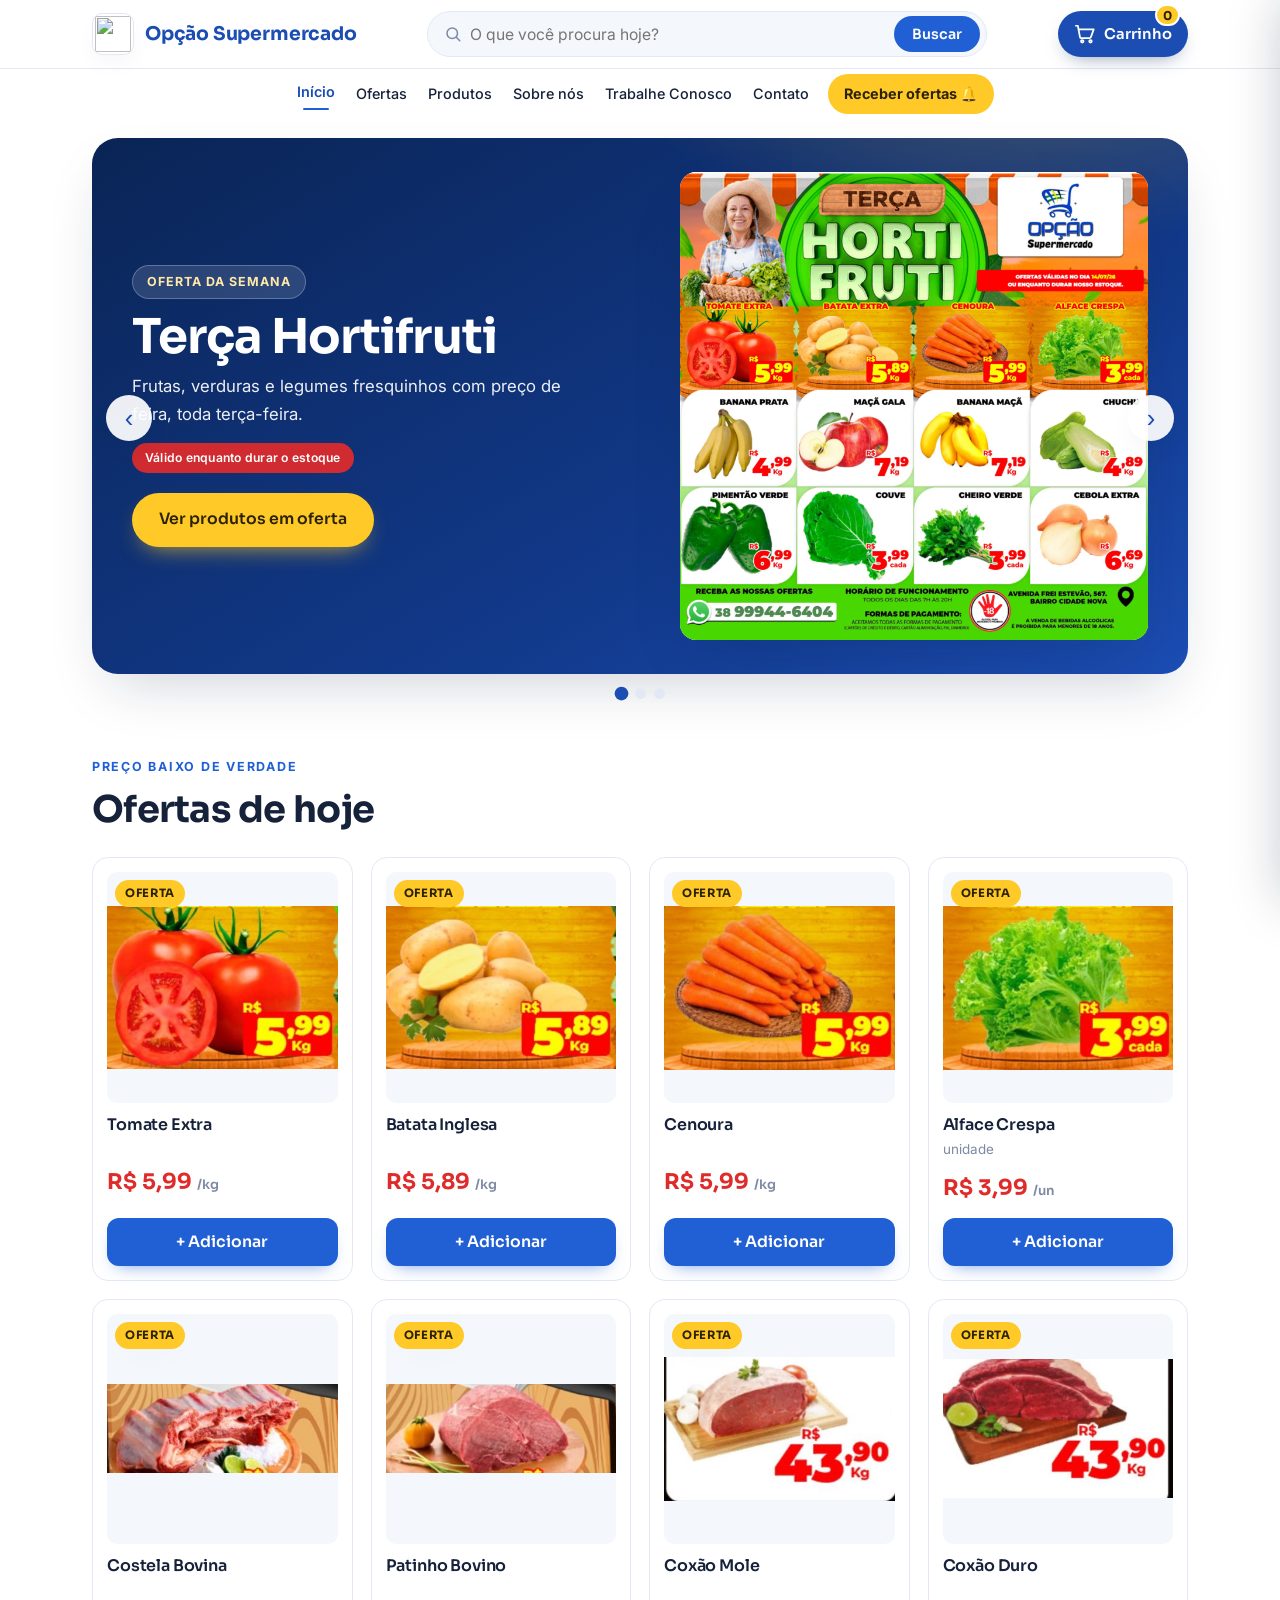
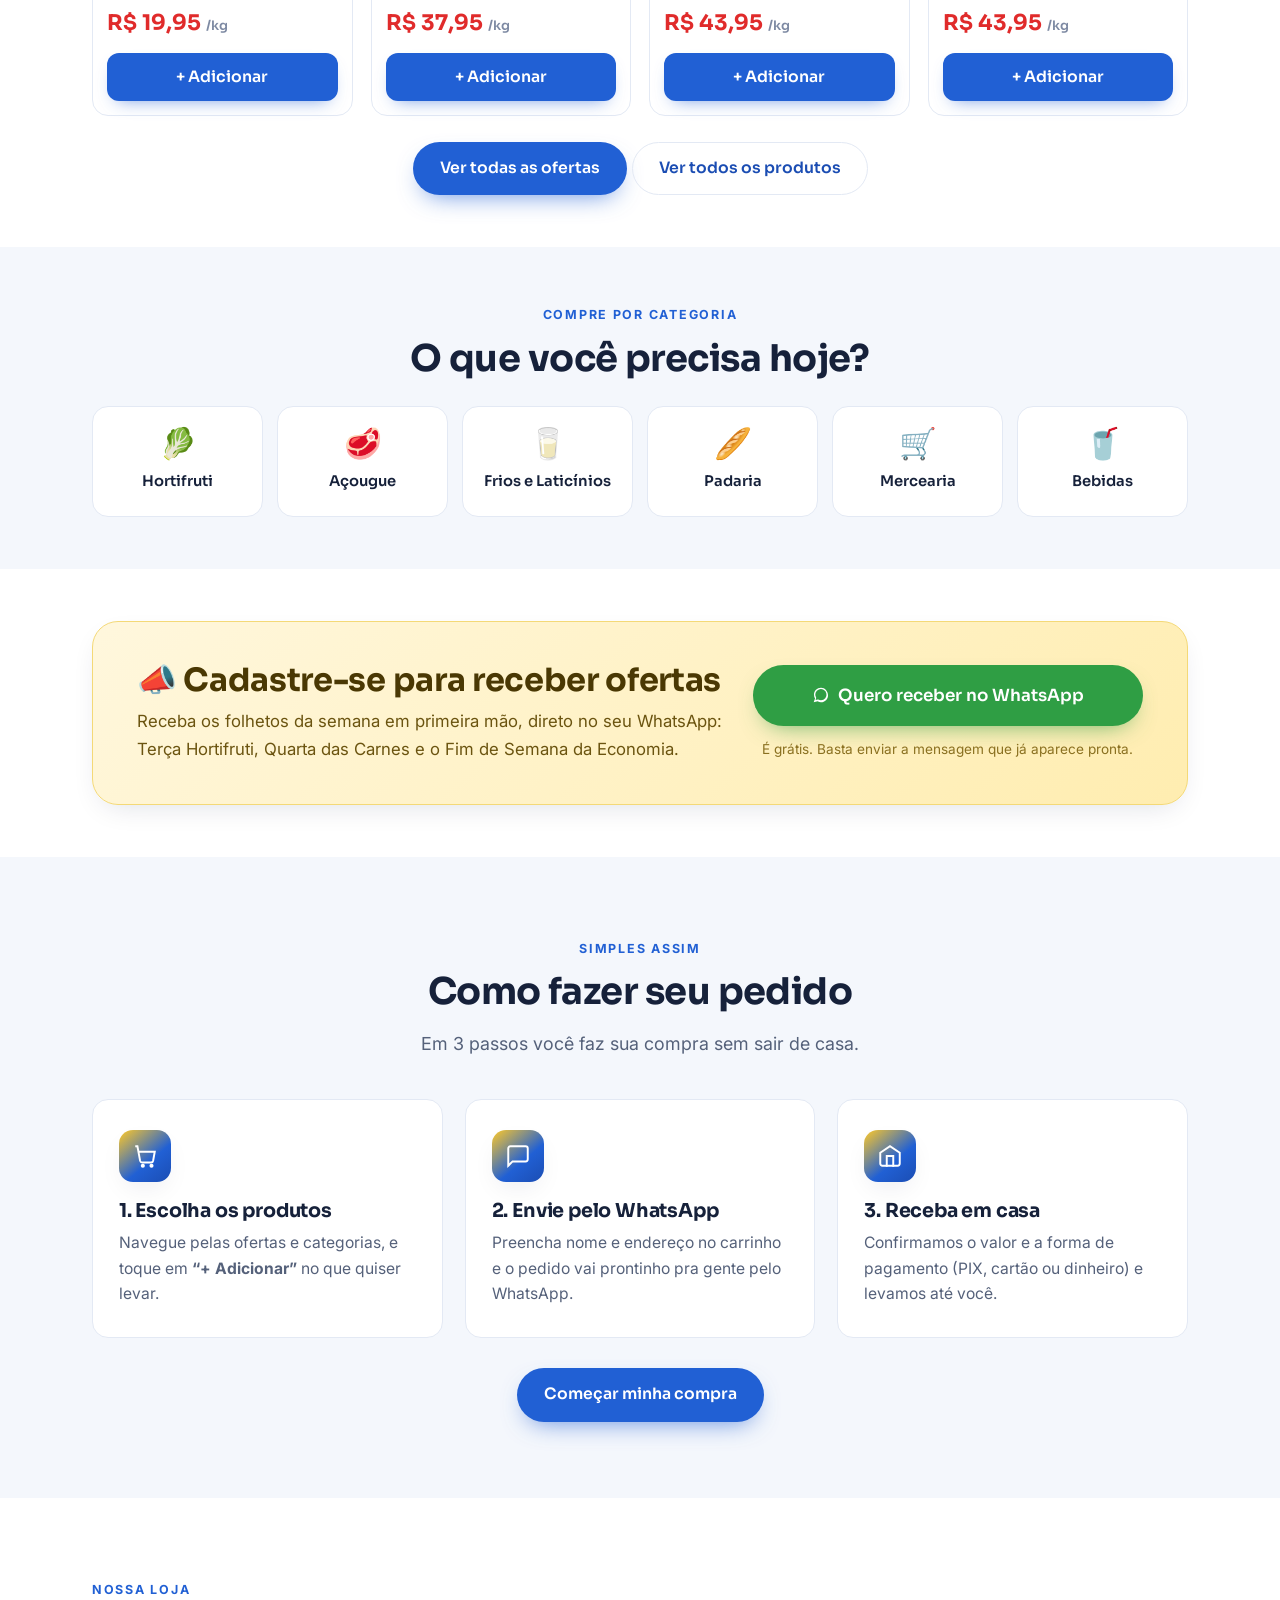
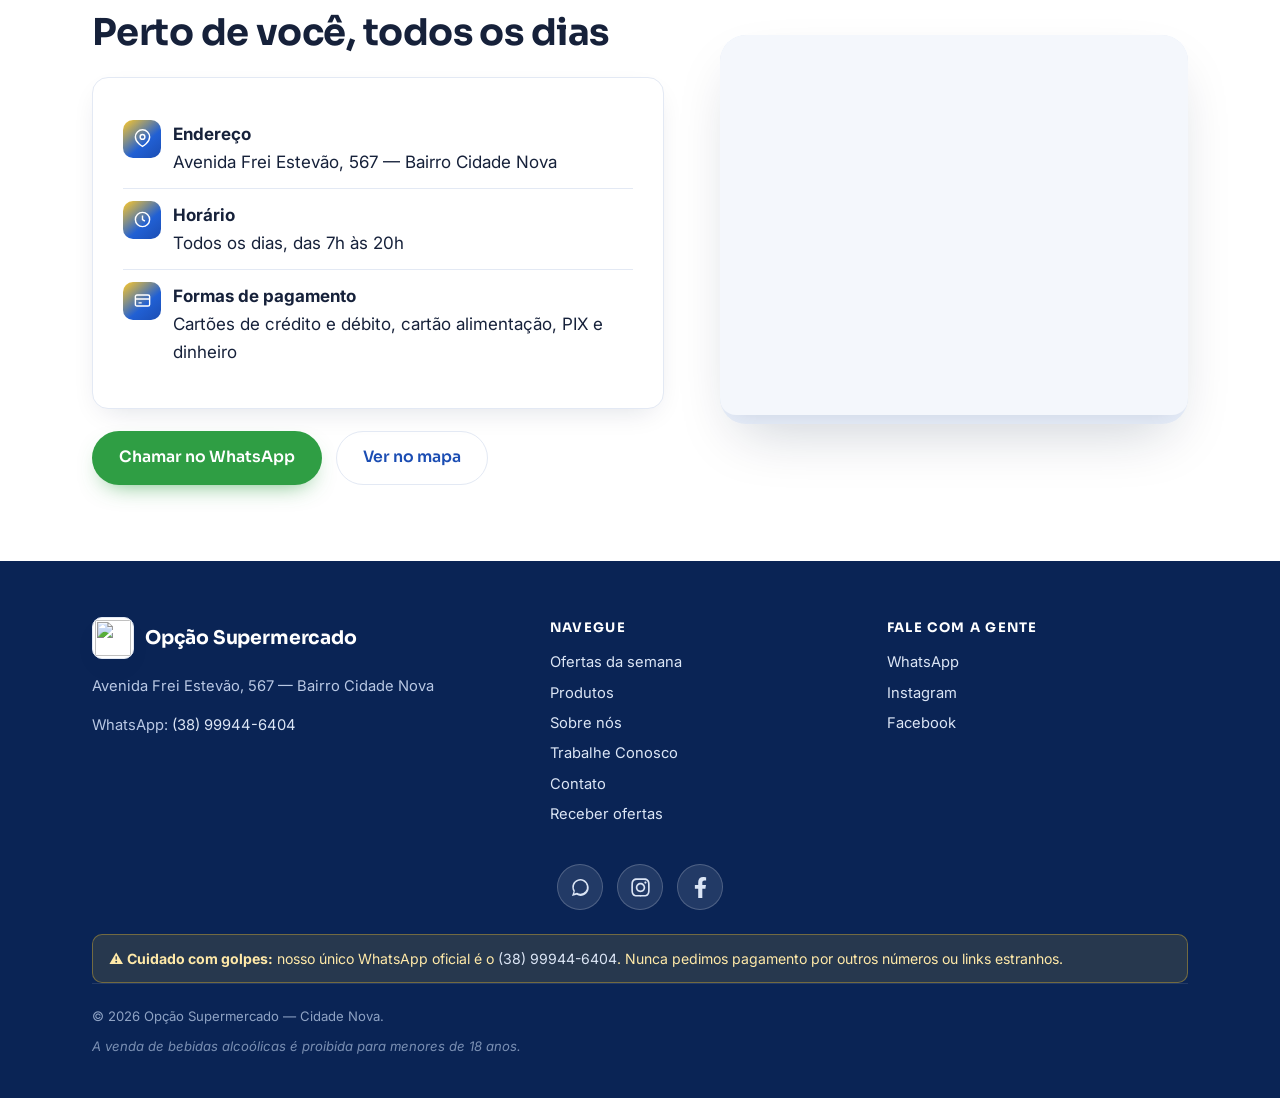
==== index.html @ a1b74814 "Site do Opção Supermercado: catálogo com fotos, carrinho WhatsApp, manutenção via Google Drive" ====
<!DOCTYPE html>
<html lang="pt-BR">
<head>
  <script>document.documentElement.className+=" js";</script>
  <meta charset="UTF-8">
  <meta name="viewport" content="width=device-width, initial-scale=1.0">
  <title>Opção Supermercado — Ofertas e entrega em Cidade Nova</title>
  <meta name="description" content="Opção Supermercado: ofertas da semana, açougue, hortifruti e mercearia com entrega. Faça seu pedido pelo WhatsApp. Av. Frei Estevão, 567 — Cidade Nova.">
  <meta property="og:title" content="Opção Supermercado — Ofertas e entrega">
  <meta property="og:description" content="Ofertas da semana, açougue e hortifruti com entrega. Peça pelo WhatsApp!">
  <meta property="og:type" content="website">
  <meta property="og:image" content="assets/img/logo.png">
  <meta name="theme-color" content="#1b4db3">
  <link rel="preconnect" href="https://fonts.googleapis.com">
  <link rel="preconnect" href="https://fonts.gstatic.com" crossorigin>
  <link href="https://fonts.googleapis.com/css2?family=Inter:wght@400;500;600&family=Sora:wght@500;600;700&display=swap" rel="stylesheet">
  <link rel="icon" href="assets/img/logo.png" type="image/png">
  <link rel="stylesheet" href="assets/css/style.css?v=2">
  <script type="application/ld+json">
  {
    "@context": "https://schema.org",
    "@type": "GroceryStore",
    "name": "Opção Supermercado",
    "image": "assets/img/logo.png",
    "address": {
      "@type": "PostalAddress",
      "streetAddress": "Avenida Frei Estevão, 567",
      "addressLocality": "Bairro Cidade Nova",
      "addressCountry": "BR"
    },
    "telephone": "+5538999446404",
    "openingHours": "Mo-Su 07:00-20:00",
    "paymentAccepted": "Dinheiro, PIX, Cartão de crédito, Cartão de débito, Cartão alimentação",
    "priceRange": "$"
  }
  </script>
</head>
<body>

  <!-- Faixa opcional de aviso (Configurações → "Aviso topo") -->
  <div class="aviso-topo"></div>

  <!-- ================= CABEÇALHO ================= -->
  <header class="site-header">
    <div class="wrap topbar">
      <a class="brand" href="index.html"><span class="logo"><img src="assets/img/logo.png" alt="" width="36" height="36"></span> Opção Supermercado</a>
      <form class="busca-header" action="produtos.html" method="get" role="search">
        <svg viewBox="0 0 24 24" aria-hidden="true"><circle cx="11" cy="11" r="7"/><path d="M21 21l-4.3-4.3"/></svg>
        <input type="search" name="busca" placeholder="O que você procura hoje?" aria-label="Buscar produto">
        <button type="submit">Buscar</button>
      </form>
      <a class="cart-btn" href="#" data-abrir-carrinho>
        <svg viewBox="0 0 24 24" aria-hidden="true"><circle cx="9" cy="20" r="1.4"/><circle cx="18" cy="20" r="1.4"/><path d="M2 3h2.2l2.3 12.3a1.6 1.6 0 0 0 1.6 1.3h8.7a1.6 1.6 0 0 0 1.6-1.2L21.5 7H5.3"/></svg>
        <span class="rotulo-cart">Carrinho</span>
        <span class="badge" data-cart-count>0</span>
      </a>
      <button class="nav-toggle" aria-label="Menu"><span></span><span></span><span></span></button>
    </div>
    <nav class="nav">
      <a href="index.html" class="active">Início</a>
      <a href="ofertas.html">Ofertas</a>
      <a href="produtos.html">Produtos</a>
      <a href="sobre.html">Sobre nós</a>
      <a href="trabalhe-conosco.html">Trabalhe Conosco</a>
      <a href="contato.html">Contato</a>
      <a href="index.html#receber-ofertas" class="nav-cta">Receber ofertas 🔔</a>
    </nav>
  </header>

  <!-- ================= BANNER DE OFERTAS (carrossel) ================= -->
  <div class="banner-wrap">
    <div data-banner-ofertas aria-label="Ofertas da semana"></div>
  </div>

  <!-- ================= OFERTAS DE HOJE (produtos direto na home) ============ -->
  <section class="section tight" id="ofertas-hoje">
    <div class="wrap">
      <div class="section-head reveal" style="margin-bottom:26px;">
        <span class="eyebrow">Preço baixo de verdade</span>
        <h2 class="section-title">Ofertas de hoje</h2>
      </div>
      <div data-produtos-grid data-so-ofertas data-limite="8">
        <p class="lead">Carregando ofertas…</p>
      </div>
      <div style="margin-top:26px;text-align:center;">
        <a class="btn btn-solid" href="ofertas.html">Ver todas as ofertas</a>
        <a class="btn btn-ghost" href="produtos.html">Ver todos os produtos</a>
      </div>
    </div>
  </section>

  <!-- ================= ATALHOS DE CATEGORIA ================= -->
  <section class="section alt tight">
    <div class="wrap">
      <div class="section-head center reveal" style="margin-bottom:26px;">
        <span class="eyebrow">Compre por categoria</span>
        <h2 class="section-title">O que você precisa hoje?</h2>
      </div>
      <div class="cat-atalhos reveal">
        <a class="cat-atalho" href="produtos.html?cat=Hortifruti"><span class="emoji">🥬</span>Hortifruti</a>
        <a class="cat-atalho" href="produtos.html?cat=Açougue"><span class="emoji">🥩</span>Açougue</a>
        <a class="cat-atalho" href="produtos.html?cat=Frios e Laticínios"><span class="emoji">🥛</span>Frios e Laticínios</a>
        <a class="cat-atalho" href="produtos.html?cat=Padaria"><span class="emoji">🥖</span>Padaria</a>
        <a class="cat-atalho" href="produtos.html?cat=Mercearia"><span class="emoji">🛒</span>Mercearia</a>
        <a class="cat-atalho" href="produtos.html?cat=Bebidas"><span class="emoji">🥤</span>Bebidas</a>
      </div>
    </div>
  </section>

  <!-- ================= CADASTRE-SE PARA RECEBER OFERTAS ================= -->
  <section class="section tight" id="receber-ofertas">
    <div class="wrap">
      <div class="cadastro-box reveal">
        <div>
          <h2>📣 Cadastre-se para receber ofertas</h2>
          <p>Receba os folhetos da semana em primeira mão, direto no seu WhatsApp:
             Terça Hortifruti, Quarta das Carnes e o Fim de Semana da Economia.</p>
        </div>
        <div class="acoes">
          <a class="btn btn-zap" href="#" data-config-link="whatsapp"
             data-whatsapp-text="Olá! Quero me cadastrar para receber as ofertas da semana do Opção Supermercado. 🛒"
             rel="noopener" target="_blank">
            <svg viewBox="0 0 32 32" aria-hidden="true"><path d="M16 3C9 3 3.5 8.5 3.5 15.5c0 2.4.7 4.7 1.9 6.7L3 29l7-1.8c1.9 1 4 1.6 6 1.6 7 0 12.5-5.5 12.5-12.5S23 3 16 3zm0 22.5c-1.8 0-3.5-.5-5-1.4l-.4-.2-4.2 1.1 1.1-4-.3-.4a10 10 0 1 1 8.8 4.9z"/></svg>
            Quero receber no WhatsApp
          </a>
          <p class="dica">É grátis. Basta enviar a mensagem que já aparece pronta.</p>
        </div>
      </div>
    </div>
  </section>

  <!-- ================= COMO PEDIR ================= -->
  <section class="section alt">
    <div class="wrap">
      <div class="section-head center reveal">
        <span class="eyebrow">Simples assim</span>
        <h2 class="section-title">Como fazer seu pedido</h2>
        <p class="lead">Em 3 passos você faz sua compra sem sair de casa.</p>
      </div>
      <div class="features">
        <div class="feature reveal">
          <div class="ic"><svg viewBox="0 0 24 24"><path d="M3 3h2l2.5 13.5A2 2 0 0 0 9.5 18h8a2 2 0 0 0 2-1.6L21 8H6"/><circle cx="10" cy="21" r="1"/><circle cx="18" cy="21" r="1"/></svg></div>
          <h3>1. Escolha os produtos</h3>
          <p>Navegue pelas ofertas e categorias, e toque em <strong>“+ Adicionar”</strong> no que quiser levar.</p>
        </div>
        <div class="feature reveal">
          <div class="ic"><svg viewBox="0 0 24 24"><path d="M21 15a2 2 0 0 1-2 2H7l-4 4V5a2 2 0 0 1 2-2h14a2 2 0 0 1 2 2z"/></svg></div>
          <h3>2. Envie pelo WhatsApp</h3>
          <p>Preencha nome e endereço no carrinho e o pedido vai prontinho pra gente pelo WhatsApp.</p>
        </div>
        <div class="feature reveal">
          <div class="ic"><svg viewBox="0 0 24 24"><path d="M3 9l9-6 9 6v10a2 2 0 0 1-2 2H5a2 2 0 0 1-2-2z"/><path d="M9 22V12h6v10"/></svg></div>
          <h3>3. Receba em casa</h3>
          <p>Confirmamos o valor e a forma de pagamento (PIX, cartão ou dinheiro) e levamos até você.</p>
        </div>
      </div>
      <div style="margin-top:30px;text-align:center;">
        <a class="btn btn-solid" href="produtos.html">Começar minha compra</a>
      </div>
    </div>
  </section>

  <!-- ================= NOSSA LOJA ================= -->
  <section class="section" id="loja">
    <div class="wrap">
      <div class="split">
        <div class="reveal">
          <span class="eyebrow">Nossa loja</span>
          <h2 class="section-title">Perto de você, todos os dias</h2>
          <div class="contact-card" style="margin-top:22px;">
            <div class="row">
              <div class="ic"><svg viewBox="0 0 24 24"><path d="M21 10c0 7-9 12-9 12s-9-5-9-12a9 9 0 0 1 18 0z"/><circle cx="12" cy="10" r="3"/></svg></div>
              <div><strong>Endereço</strong><br><span data-config="endereco">Avenida Frei Estevão, 567 — Bairro Cidade Nova</span></div>
            </div>
            <div class="row">
              <div class="ic"><svg viewBox="0 0 24 24"><circle cx="12" cy="12" r="9"/><path d="M12 7v5l3 2"/></svg></div>
              <div><strong>Horário</strong><br><span data-config="horario">Todos os dias, das 7h às 20h</span></div>
            </div>
            <div class="row">
              <div class="ic"><svg viewBox="0 0 24 24"><path d="M3 10h18M7 15h4M5 5h14a2 2 0 0 1 2 2v10a2 2 0 0 1-2 2H5a2 2 0 0 1-2-2V7a2 2 0 0 1 2-2z"/></svg></div>
              <div><strong>Formas de pagamento</strong><br><span data-config="formasDePagamento">Cartões, cartão alimentação, PIX e dinheiro</span></div>
            </div>
          </div>
          <div class="hero-cta" style="justify-content:flex-start;margin-top:22px;">
            <a class="btn btn-zap" href="#" data-config-link="whatsapp" rel="noopener" target="_blank">Chamar no WhatsApp</a>
            <a class="btn btn-ghost" href="contato.html">Ver no mapa</a>
          </div>
        </div>
        <div class="media reveal">
          <iframe class="embed-frame mapa" title="Mapa da loja" loading="lazy" referrerpolicy="no-referrer-when-downgrade"
            src="https://www.google.com/maps?q=Avenida%20Frei%20Estev%C3%A3o%20567%20Cidade%20Nova&output=embed"></iframe>
        </div>
      </div>
    </div>
  </section>

  <!-- ================= RODAPÉ ================= -->
  <footer class="site-footer">
    <div class="wrap">
      <div class="cols">
        <div>
          <a class="brand" href="index.html"><span class="logo"><img src="assets/img/logo.png" alt="" width="21" height="21"></span> Opção Supermercado</a>
          <p><span data-config="endereco">Avenida Frei Estevão, 567 — Bairro Cidade Nova</span></p>
          <p>WhatsApp: <a href="#" data-config-link="whatsapp" rel="noopener" target="_blank">(38) 99944-6404</a></p>
        </div>
        <div>
          <h5>Navegue</h5>
          <ul>
            <li><a href="ofertas.html">Ofertas da semana</a></li>
            <li><a href="produtos.html">Produtos</a></li>
            <li><a href="sobre.html">Sobre nós</a></li>
            <li><a href="trabalhe-conosco.html">Trabalhe Conosco</a></li>
            <li><a href="contato.html">Contato</a></li>
            <li><a href="index.html#receber-ofertas">Receber ofertas</a></li>
          </ul>
        </div>
        <div>
          <h5>Fale com a gente</h5>
          <ul>
            <li><a href="#" data-config-link="whatsapp" rel="noopener" target="_blank">WhatsApp</a></li>
            <li><a href="#" data-config-link="instagram" rel="noopener" target="_blank">Instagram</a></li>
            <li><a href="#" data-config-link="facebook" rel="noopener" target="_blank">Facebook</a></li>
          </ul>
        </div>
      </div>
      <div class="social-row">
        <a class="social-icon zap" href="#" data-config-link="whatsapp" rel="noopener" target="_blank" aria-label="WhatsApp"><svg viewBox="0 0 32 32" aria-hidden="true"><path d="M16 3C9 3 3.5 8.5 3.5 15.5c0 2.4.7 4.7 1.9 6.7L3 29l7-1.8c1.9 1 4 1.6 6 1.6 7 0 12.5-5.5 12.5-12.5S23 3 16 3zm0 22.5c-1.8 0-3.5-.5-5-1.4l-.4-.2-4.2 1.1 1.1-4-.3-.4a10 10 0 1 1 8.8 4.9z"/></svg></a>
        <a class="social-icon ig" href="#" data-config-link="instagram" rel="noopener" target="_blank" aria-label="Instagram"><svg viewBox="0 0 448 512" aria-hidden="true"><path d="M224.1 141c-63.6 0-114.9 51.3-114.9 114.9s51.3 114.9 114.9 114.9S339 319.5 339 255.9 287.7 141 224.1 141zm0 189.6c-41.1 0-74.7-33.5-74.7-74.7s33.5-74.7 74.7-74.7 74.7 33.5 74.7 74.7-33.6 74.7-74.7 74.7zm146.4-194.3c0 14.9-12 26.8-26.8 26.8-14.9 0-26.8-12-26.8-26.8s12-26.8 26.8-26.8 26.8 12 26.8 26.8zm76.1 27.2c-1.7-35.9-9.9-67.7-36.2-93.9-26.2-26.2-58-34.4-93.9-36.2-37-2.1-147.9-2.1-184.9 0-35.8 1.7-67.6 9.9-93.9 36.1s-34.4 58-36.2 93.9c-2.1 37-2.1 147.9 0 184.9 1.7 35.9 9.9 67.7 36.2 93.9s58 34.4 93.9 36.2c37 2.1 147.9 2.1 184.9 0 35.9-1.7 67.7-9.9 93.9-36.2 26.2-26.2 34.4-58 36.2-93.9 2.1-37 2.1-147.8 0-184.8zM398.8 388c-7.8 19.6-22.9 34.7-42.6 42.6-29.5 11.7-99.5 9-132.1 9s-102.7 2.6-132.1-9c-19.6-7.8-34.7-22.9-42.6-42.6-11.7-29.5-9-99.5-9-132.1s-2.6-102.7 9-132.1c7.8-19.6 22.9-34.7 42.6-42.6 29.5-11.7 99.5-9 132.1-9s102.7-2.6 132.1 9c19.6 7.8 34.7 22.9 42.6 42.6 11.7 29.5 9 99.5 9 132.1s2.7 102.7-9 132.1z"/></svg></a>
        <a class="social-icon fb" href="#" data-config-link="facebook" rel="noopener" target="_blank" aria-label="Facebook"><svg viewBox="0 0 320 512" aria-hidden="true"><path d="M279.14 288l14.22-92.66h-88.91v-60.13c0-25.35 12.42-50.06 52.24-50.06h40.42V6.26S260.43 0 225.36 0c-73.22 0-121.08 44.38-121.08 124.72v70.62H22.89V288h81.39v224h100.17V288z"/></svg></a>
      </div>
      <div class="alerta-golpe">
        ⚠️ <strong>Cuidado com golpes:</strong> nosso único WhatsApp oficial é o <a href="#" data-config-link="whatsapp" rel="noopener" target="_blank">(38) 99944-6404</a>. Nunca pedimos pagamento por outros números ou links estranhos.
      </div>
      <div class="legal">
        © <span id="year"></span> Opção Supermercado — Cidade Nova.
        <div class="disclaimer">A venda de bebidas alcoólicas é proibida para menores de 18 anos.</div>
      </div>
    </div>
  </footer>

  <script src="assets/js/main.js?v=2"></script>
  <script src="assets/js/conteudo-padrao.js?v=2"></script>
  <script src="assets/js/conteudo.js?v=2"></script>
  <script src="assets/js/produtos.js?v=2"></script>
  <script src="assets/js/carrinho.js?v=2"></script>
</body>
</html>
---- assets/css/style.css ----
/* ===========================================================================
   Opção Supermercado — estilos do site
   ---------------------------------------------------------------------------
   Uma folha de estilos, sem build. Para mudar as cores do site inteiro,
   edite as variáveis no bloco :root abaixo. Paleta da logo: azul + amarelo
   e verde do globo; vermelho apenas para preços de oferta.
   =========================================================================== */
:root {
  /* Paleta da marca -------------------------------------------------------- */
  --brand:      #1b4db3;   /* azul do carrinho/OPÇÃO — cor principal        */
  --brand-dark: #123a8c;   /* azul profundo — gradientes, fundos escuros    */
  --brand-deep: #0a2455;   /* azul quase-preto — hero/rodapé                */
  --accent:     #2160d4;   /* azul vivo — botões, sublinhados               */
  --accent-2:   #ffc927;   /* amarelo do globo — CTAs e selo OFERTA         */
  --gold:       #ffc927;   /* idem (mantido p/ compatibilidade de classes)  */
  --green:      #2f9e44;   /* verde do globo — WhatsApp / confirmação       */
  --promo:      #e02b2b;   /* vermelho de preço de oferta                   */

  /* Tintas & superfícies --------------------------------------------------- */
  --ink:        #16213a;   /* texto principal (azul-marinho)                */
  --muted:      #55617a;   /* texto secundário                              */
  --faint:      #7e8aa3;   /* terciário / legendas                          */
  --news:       #1b4db3;   /* títulos de destaques — azul da marca          */
  --link:       #1a4fa0;   /* links no texto                                */
  --line:       #e3e9f4;   /* filetes / bordas de cards                     */
  --bg:         #ffffff;   /* fundo da página                               */
  --bg-soft:    #f4f7fc;   /* fundo suave de seções                         */
  --bg-mint:    #e8effa;   /* fundo de mídia / placeholders (azul-claro)    */
  --card:       #ffffff;   /* superfície de cards / painéis                 */

  --header-bg:          rgba(255,255,255,.78);
  --header-bg-scrolled: rgba(255,255,255,.92);
  --nav-mobile-bg:      rgba(255,255,255,.98);

  /* Layout & efeitos ------------------------------------------------------- */
  --maxw:       1140px;
  --radius:     16px;
  --radius-sm:  10px;
  --radius-lg:  26px;
  --shadow:     0 10px 30px -12px rgba(7,26,60,.16);
  --shadow-lg:  0 24px 60px -20px rgba(7,26,60,.22);
  --ring:       0 0 0 4px rgba(33,96,212,.18);

  --font:    "Inter", -apple-system, BlinkMacSystemFont, "Segoe UI", Roboto, Helvetica, Arial, sans-serif;
  --display: "Sora", var(--font);
}

/* --------------------------------------------------------------- Base */
* { box-sizing: border-box; }
html { scroll-behavior: smooth; -webkit-text-size-adjust: 100%; }
body {
  margin: 0;
  font-family: var(--font);
  color: var(--ink);
  background: var(--bg);
  line-height: 1.65;
  font-size: 17px;
  -webkit-font-smoothing: antialiased;
  text-rendering: optimizeLegibility;
}
img { max-width: 100%; display: block; }
a { color: var(--link); text-underline-offset: 3px; }
h1, h2, h3, h4 { font-family: var(--display); line-height: 1.15; letter-spacing: -.01em; }
::selection { background: rgba(33,96,212,.22); }

.wrap { max-width: var(--maxw); margin: 0 auto; padding: 0 22px; }

/* ------------------------------------------------------------- Header */
.site-header {
  position: sticky; top: 0; z-index: 50;
  background: var(--header-bg);
  backdrop-filter: saturate(160%) blur(14px);
  -webkit-backdrop-filter: saturate(160%) blur(14px);
  border-bottom: 1px solid transparent;
  transition: border-color .25s, box-shadow .25s, background .25s;
}
.site-header.scrolled {
  background: var(--header-bg-scrolled);
  border-bottom-color: var(--line);
  box-shadow: 0 8px 28px -18px rgba(0,0,0,.7);
}
.site-header .wrap.topbar {
  display: flex; align-items: center; justify-content: space-between;
  gap: 14px; min-height: 68px; padding-top: 8px; padding-bottom: 8px;
  flex-wrap: wrap;
}
.brand {
  display: flex; align-items: center; gap: 11px;
  font-family: var(--display);
  font-weight: 700; letter-spacing: -.01em; color: var(--brand);
  text-decoration: none; font-size: 1.18rem; white-space: nowrap;
}
.brand .logo {
  width: 42px; height: 42px; border-radius: 10px;
  background: #fff; border: 1px solid var(--line);
  display: grid; place-items: center; overflow: hidden;
  box-shadow: var(--shadow);
}
.brand .logo img { width: 36px; height: 36px; display: block; object-fit: contain; }
/* Busca no cabeçalho (estilo supermercado) */
.busca-header {
  flex: 1 1 260px; display: flex; align-items: center; gap: 8px;
  max-width: 560px; min-width: 200px;
  background: var(--bg-soft); border: 1.5px solid var(--line);
  border-radius: 999px; padding: 4px 6px 4px 16px;
  transition: border-color .2s, background .2s;
}
.busca-header:focus-within { border-color: var(--accent); background: #fff; }
.busca-header svg { width: 18px; height: 18px; flex: none; fill: none; stroke: var(--faint); stroke-width: 2; stroke-linecap: round; }
.busca-header input {
  flex: 1; min-width: 0; border: 0; outline: 0; background: transparent;
  font-size: .98rem; font-family: var(--font); color: var(--ink); padding: 8px 0;
}
.busca-header button {
  flex: none; border: 0; cursor: pointer; border-radius: 999px;
  background: var(--accent); color: #fff;
  font-family: var(--display); font-weight: 600; font-size: .88rem;
  padding: 9px 18px; transition: background .18s;
}
.busca-header button:hover { background: #1848ab; }

/* Carrinho no canto superior direito */
.cart-btn {
  position: relative; flex: none;
  display: inline-flex; align-items: center; gap: 8px;
  min-height: 46px; padding: 8px 16px;
  background: var(--brand); color: #fff; text-decoration: none;
  border-radius: 999px; font-family: var(--display); font-weight: 600; font-size: .92rem;
  box-shadow: 0 8px 20px -10px rgba(10,36,85,.55);
  transition: background .2s, transform .15s;
}
.cart-btn:hover { background: var(--brand-dark); transform: translateY(-1px); }
.cart-btn svg { width: 22px; height: 22px; fill: none; stroke: currentColor; stroke-width: 1.9; stroke-linecap: round; stroke-linejoin: round; }
.cart-btn .badge {
  position: absolute; top: -7px; right: 8px;
  min-width: 22px; height: 22px; padding: 0 6px;
  border-radius: 999px; background: var(--accent-2); color: #2c2205;
  font-size: .76rem; font-weight: 700; display: grid; place-items: center;
  box-shadow: var(--shadow); border: 2px solid #fff;
}
.cart-btn .rotulo-cart { white-space: nowrap; }

.nav { display: flex; align-items: center; justify-content: center; gap: 1px; border-top: 1px solid var(--line); padding: 2px 18px; }
.nav a {
  color: var(--ink); text-decoration: none; font-size: .9rem;
  padding: 9px 10px; border-radius: 9px; font-weight: 500;
  white-space: nowrap;
  transition: background .18s, color .18s;
}
.nav a:hover { background: var(--bg-soft); color: var(--brand); }
.nav a.active { color: var(--brand); font-weight: 600; }
.nav a.active::after {
  content: ""; display: block; height: 2px; border-radius: 2px;
  background: var(--accent); margin: 4px 6px -2px;
}
.nav-toggle {
  display: none; background: none; border: 0; cursor: pointer;
  width: 44px; height: 44px; padding: 10px;
}
.nav-toggle span { display: block; height: 2px; background: var(--ink); margin: 5px 0; border-radius: 2px; transition: .25s; }
.nav-toggle.open span:nth-child(1) { transform: translateY(7px) rotate(45deg); }
.nav-toggle.open span:nth-child(2) { opacity: 0; }
.nav-toggle.open span:nth-child(3) { transform: translateY(-7px) rotate(-45deg); }


/* keep anchored sections clear of the sticky header */
[id] { scroll-margin-top: 90px; }

/* --------------------------------------------------------------- Hero */
.hero {
  position: relative; isolation: isolate;
  min-height: 72vh;
  display: grid; grid-template-columns: minmax(0, 1fr);
  place-items: center; text-align: center; color: #fff;
  padding: 80px 20px;
  background:
    radial-gradient(1200px 600px at 75% -10%, rgba(255,201,39,.28), transparent 60%),
    radial-gradient(900px 700px at 8% 110%, rgba(110,168,255,.22), transparent 55%),
    var(--hero, linear-gradient(160deg, var(--brand-deep), var(--brand-dark) 60%, #061a3d));
  background-position: center; overflow: hidden;
}
.hero::before, .hero::after {
  content: ""; position: absolute; z-index: -1; border-radius: 50%;
  filter: blur(60px); opacity: .5;
}
.hero::before { width: 460px; height: 460px; top: -120px; right: -80px;
  background: radial-gradient(circle, rgba(255,201,39,.55), transparent 70%);
  animation: float1 16s ease-in-out infinite; }
.hero::after  { width: 520px; height: 520px; bottom: -160px; left: -100px;
  background: radial-gradient(circle, rgba(110,168,255,.55), transparent 70%);
  animation: float2 20s ease-in-out infinite; }
@keyframes float1 { 50% { transform: translate(-30px, 40px) scale(1.1); } }
@keyframes float2 { 50% { transform: translate(40px, -30px) scale(1.08); } }
@media (prefers-reduced-motion: reduce) { .hero::before, .hero::after { animation: none; } }

.hero-inner { width: 100%; max-width: 760px; }
.hero h1, .banner h1 { overflow-wrap: break-word; }
.hero .hero-logo {
  width: 130px; height: auto; margin: 0 auto 20px;
  background: #fff; border-radius: 20px; padding: 12px;
  box-shadow: var(--shadow-lg);
}
.hero .kicker {
  display: inline-block; margin-bottom: 22px;
  padding: 7px 16px; border-radius: 999px;
  background: rgba(255,255,255,.12); border: 1px solid rgba(255,255,255,.22);
  color: #eef3fc; font-size: .8rem; font-weight: 600; letter-spacing: .04em;
  backdrop-filter: blur(4px);
}
.hero h1 {
  font-size: clamp(2.3rem, 6.4vw, 4rem); margin: 0 0 .35em; font-weight: 700;
  letter-spacing: -.02em; text-shadow: 0 2px 30px rgba(0,0,0,.25);
}
.hero h1 .grad {
  background: linear-gradient(100deg, #fff, var(--accent-2));
  -webkit-background-clip: text; background-clip: text; color: transparent;
}
.hero p { font-size: clamp(1.05rem, 2.2vw, 1.28rem); max-width: 620px; margin: 0 auto 2em; opacity: .95; }
.hero-cta { display: flex; gap: 14px; justify-content: center; flex-wrap: wrap; }
.scroll-cue {
  position: absolute; bottom: 26px; left: 50%; transform: translateX(-50%);
  width: 26px; height: 42px; border: 2px solid rgba(255,255,255,.5); border-radius: 14px;
}
.scroll-cue::after {
  content: ""; position: absolute; left: 50%; top: 8px; width: 4px; height: 8px;
  margin-left: -2px; border-radius: 2px; background: rgba(255,255,255,.8);
  animation: scrolldot 1.8s ease-in-out infinite;
}
@keyframes scrolldot { 0%,100% { opacity: 0; transform: translateY(0); } 50% { opacity: 1; transform: translateY(8px); } }

/* -------------------------------------------------------------- Buttons */
.btn {
  display: inline-flex; align-items: center; gap: 8px;
  padding: 13px 26px; border-radius: 999px;
  font-family: var(--display); font-weight: 600; font-size: .98rem;
  text-decoration: none; cursor: pointer; border: 1.5px solid transparent;
  transition: transform .14s ease, box-shadow .2s, background .2s, color .2s;
}
.btn:hover { transform: translateY(-2px); }
.btn-solid { background: var(--accent); color: #fff; box-shadow: 0 10px 24px -10px rgba(33,96,212,.7); }
.btn-solid:hover { background: #1848ab; box-shadow: 0 16px 30px -12px rgba(33,96,212,.85); }
.btn-amarelo { background: var(--accent-2); color: #2c2205; box-shadow: 0 10px 24px -12px rgba(255,201,39,.9); }
.btn-amarelo:hover { background: #eeb400; }
.btn-zap { background: var(--green); color: #fff; box-shadow: 0 10px 24px -12px rgba(47,158,68,.8); }
.btn-zap:hover { background: #268038; color: #fff; }
.btn-light { background: rgba(255,255,255,.14); color: #fff; border-color: rgba(255,255,255,.55); backdrop-filter: blur(4px); }
.btn-light:hover { background: rgba(255,255,255,.26); }
.btn-ghost { background: transparent; color: var(--brand); border-color: var(--line); }
.btn-ghost:hover { border-color: var(--accent); background: var(--bg-soft); }
.btn svg { width: 18px; height: 18px; fill: currentColor; flex: none; }

/* --------------------------------------------------------- Page banner */
.banner {
  position: relative; isolation: isolate; color: #fff; text-align: center;
  padding: 84px 20px 72px;
  background:
    radial-gradient(900px 400px at 80% -20%, rgba(255,201,39,.28), transparent 60%),
    var(--hero, linear-gradient(150deg, var(--brand-deep), var(--brand-dark) 62%, #061a3d));
  background-position: center; overflow: hidden;
}
.banner::after {
  content: ""; position: absolute; z-index: -1; width: 420px; height: 420px;
  border-radius: 50%; top: -160px; right: -100px; filter: blur(70px); opacity: .45;
  background: radial-gradient(circle, rgba(110,168,255,.7), transparent 70%);
}
.banner .kicker { display: inline-block; margin-bottom: 14px; color: #cfdcf5;
  font-size: .8rem; font-weight: 600; letter-spacing: .14em; text-transform: uppercase; }
.banner h1 { margin: 0; font-size: clamp(2.1rem, 5vw, 3.4rem); letter-spacing: -.01em; font-weight: 700; }
.banner p { max-width: 620px; margin: 14px auto 0; opacity: .92; }

/* ------------------------------------------------------------- Sections */
.section { padding: 76px 0; }
.section.alt { background: var(--bg-soft); }
.section.tight { padding: 52px 0; }
.section-head { max-width: 720px; margin: 0 0 40px; }
.section-head.center { margin-left: auto; margin-right: auto; text-align: center; }
.eyebrow { color: var(--accent); font-weight: 700; text-transform: uppercase; letter-spacing: .14em; font-size: .78rem; }
.section-title {
  font-size: clamp(1.7rem, 3.4vw, 2.3rem); color: var(--ink);
  margin: 10px 0 0; font-weight: 700; letter-spacing: -.015em;
}
.section-title.bar { padding-bottom: 14px; border-bottom: 3px solid var(--accent); display: inline-block; }
.lead { font-size: 1.12rem; color: var(--muted); margin: 16px 0 0; }

/* --------------------------------------------------------- Feature cards */
.features { display: grid; gap: 22px; grid-template-columns: repeat(3, 1fr); }
.feature {
  background: var(--card); border: 1px solid var(--line); border-radius: var(--radius);
  padding: 30px 26px; transition: transform .2s, box-shadow .2s, border-color .2s;
}
.feature:hover { transform: translateY(-6px); box-shadow: var(--shadow-lg); border-color: transparent; }
.feature .ic {
  width: 52px; height: 52px; border-radius: 14px; display: grid; place-items: center;
  margin-bottom: 18px; color: #fff;
  background: linear-gradient(140deg, var(--accent-2), var(--accent) 60%, var(--brand));
  box-shadow: var(--shadow);
}
.feature .ic svg { width: 26px; height: 26px; fill: none; stroke: currentColor; stroke-width: 1.8; }
.feature h3 { margin: 0 0 8px; font-size: 1.2rem; }
.feature p { margin: 0; color: var(--muted); font-size: .98rem; }

/* ---------------------------------------------------------------- Stats */
.stats {
  display: grid; grid-template-columns: repeat(4, 1fr); gap: 20px;
  background: linear-gradient(150deg, var(--brand), var(--brand-dark));
  border-radius: var(--radius-lg); padding: 44px 28px; color: #fff;
  box-shadow: var(--shadow-lg);
}
.stat { text-align: center; }
.stat .num { font-family: var(--display); font-size: clamp(2rem, 4vw, 2.8rem); font-weight: 700; color: #fff; }
.stat .num .gold { color: var(--gold); }
.stat .lbl { font-size: .9rem; opacity: .85; margin-top: 4px; }

/* -------------------------------------------------------- Split / intro */
.split { display: grid; grid-template-columns: 1.1fr .9fr; gap: 56px; align-items: center; }
.split .media {
  border-radius: var(--radius-lg); overflow: hidden; box-shadow: var(--shadow-lg);
  background: var(--bg-mint);
}
.split .media img { width: 100%; height: auto; display: block; }

/* --------------------------------------------------- Cards genéricos */
.grid { display: grid; gap: 26px; }
.grid-3 { grid-template-columns: repeat(3, 1fr); }
.grid-2 { grid-template-columns: repeat(2, 1fr); }

.card {
  background: var(--card); border: 1px solid var(--line); border-radius: var(--radius);
  padding: 18px; transition: transform .2s, box-shadow .2s, border-color .2s;
}
.card:hover { transform: translateY(-6px); box-shadow: var(--shadow-lg); border-color: transparent; }
.card .photo { width: 100%; height: auto; display: block; border-radius: var(--radius-sm); background: var(--bg-mint); }
.card h3 { margin: 16px 2px 6px; font-size: 1.2rem; }
.card .meta { margin: 2px; padding: 0 2px; color: var(--muted); }

/* ------------------------------------------------------------ News list */
.news-item {
  display: grid; grid-template-columns: 1fr 340px; gap: 34px; align-items: center;
  background: var(--card); border: 1px solid var(--line); border-radius: var(--radius);
  padding: 30px; margin-bottom: 24px;
  transition: box-shadow .2s, transform .2s;
}
.news-item:hover { box-shadow: var(--shadow-lg); transform: translateY(-3px); }
.news-item h3 { color: var(--news); margin: 0 0 8px; font-size: 1.4rem; line-height: 1.2; }
.news-item .date {
  display: inline-block; color: var(--brand); background: var(--bg-mint);
  font-size: .78rem; font-weight: 600; letter-spacing: .03em;
  padding: 4px 12px; border-radius: 999px; margin: 0 0 14px;
}
.news-item p { margin: 0 0 10px; color: var(--muted); }
.news-item img { border-radius: var(--radius-sm); aspect-ratio: 4 / 3; object-fit: cover; width: 100%; }

/* linha de destaque (usada em listas simples) */
.pub {
  padding: 20px 22px; margin-bottom: 14px;
  background: var(--card); border: 1px solid var(--line); border-left: 4px solid var(--accent);
  border-radius: var(--radius-sm);
  transition: box-shadow .2s, transform .15s, border-left-color .2s;
}
.pub:hover { box-shadow: var(--shadow); transform: translateX(3px); border-left-color: var(--gold); }
.pub a, .pub .title { color: var(--ink); font-family: var(--display); font-weight: 600; font-size: 1.05rem; text-decoration: none; display: inline-block; margin-bottom: 6px; }
.pub a:hover { color: var(--brand); }
.pub .authors { color: var(--muted); font-size: .9rem; margin: 0; }

/* callout */
.callout {
  background: linear-gradient(150deg, var(--brand), var(--brand-dark));
  color: #fff; border-radius: var(--radius-lg); padding: 52px 32px; text-align: center;
  box-shadow: var(--shadow-lg); position: relative; overflow: hidden; isolation: isolate;
}
.callout::after { content: ""; position: absolute; z-index: -1; width: 360px; height: 360px; border-radius: 50%;
  top: -140px; right: -80px; filter: blur(70px); opacity: .5;
  background: radial-gradient(circle, rgba(255,201,39,.6), transparent 70%); }
.callout h2 { margin: 0 0 10px; font-size: clamp(1.5rem, 3vw, 2rem); }
.callout p { margin: 0 auto 22px; max-width: 560px; opacity: .92; }

/* embed (Google Forms, mapa) */
.embed-frame { width: 100%; min-height: 1100px; border: 0; border-radius: var(--radius); background: var(--bg-soft); box-shadow: var(--shadow); }
.embed-frame.mapa { min-height: 380px; }
.contact-card {
  background: var(--card); border: 1px solid var(--line); border-radius: var(--radius); padding: 30px; box-shadow: var(--shadow);
}
.contact-card .row { display: flex; gap: 12px; align-items: flex-start; padding: 12px 0; border-top: 1px solid var(--line); }
.contact-card .row:first-of-type { border-top: 0; }
.contact-card .ic { width: 38px; height: 38px; flex: none; border-radius: 10px; display: grid; place-items: center; color: #fff; background: linear-gradient(140deg, var(--accent-2), var(--accent) 60%, var(--brand)); }
.contact-card .ic svg { width: 19px; height: 19px; fill: none; stroke: currentColor; stroke-width: 1.8; }

/* pill / chip */
.pill {
  display: inline-block; background: var(--bg-mint); color: var(--brand);
  border: 1px solid var(--line); font-size: .76rem; font-weight: 600;
  letter-spacing: .02em; padding: 4px 12px; border-radius: 999px;
}
.pill.urgencia { background: #fdeaea; color: var(--promo); border-color: #f5c6c6; }

/* ------------------------------------------------------------- Footer */
.site-footer { background: var(--brand-deep); color: #b9c8e4; padding: 56px 0 40px; font-size: .92rem; }
.site-footer .cols { display: grid; grid-template-columns: 1.4fr 1fr 1fr; gap: 36px; margin-bottom: 32px; }
.site-footer .brand { color: #fff; margin-bottom: 12px; }
.site-footer h5 { color: #fff; font-family: var(--display); font-size: .82rem; text-transform: uppercase; letter-spacing: .1em; margin: 0 0 12px; }
.site-footer a { color: #dbe5f5; text-decoration: none; }
.site-footer a:hover { color: #fff; text-decoration: underline; }
.site-footer ul { list-style: none; padding: 0; margin: 0; }
.site-footer ul li { margin: 6px 0; }
.site-footer .legal { border-top: 1px solid rgba(255,255,255,.1); padding-top: 22px; font-size: .82rem; color: #8fa3c4; }
.site-footer .disclaimer { font-style: italic; margin-top: 8px; opacity: .85; }
.site-footer .alerta-golpe {
  background: rgba(255,201,39,.12); border: 1px solid rgba(255,201,39,.35);
  border-radius: var(--radius-sm); padding: 12px 16px; margin: 18px 0 0;
  color: #ffe9a8; font-size: .88rem;
}

/* --------------------------------------------------- Scroll reveal */
.js .reveal { opacity: 0; transform: translateY(22px); transition: opacity .7s ease, transform .7s ease; }
.js .reveal.in { opacity: 1; transform: none; }
@media (prefers-reduced-motion: reduce) { .js .reveal { opacity: 1; transform: none; transition: none; } }

/* ===========================================================================
   Componentes específicos do supermercado
   =========================================================================== */

/* Faixa de aviso opcional acima do cabeçalho (Configurações → Aviso topo) */
.aviso-topo {
  display: none; background: var(--accent-2); color: #2c2205;
  text-align: center; padding: 9px 18px; font-size: .92rem; font-weight: 600;
}
.aviso-topo.on { display: block; }

/* ------------------------------------------------- Busca + categorias */
.busca-barra {
  display: flex; gap: 10px; align-items: center;
  background: var(--card); border: 2px solid var(--line);
  border-radius: 999px; padding: 6px 8px 6px 20px;
  box-shadow: var(--shadow); max-width: 640px; margin: 0 auto;
  transition: border-color .2s;
}
.busca-barra:focus-within { border-color: var(--accent); }
.busca-barra svg { width: 20px; height: 20px; flex: none; fill: none; stroke: var(--faint); stroke-width: 2; stroke-linecap: round; }
.busca-barra input {
  flex: 1; border: 0; outline: 0; background: transparent;
  font-size: 1.05rem; font-family: var(--font); color: var(--ink);
  min-width: 0; padding: 10px 0;
}
.chips-categoria {
  display: flex; gap: 8px; flex-wrap: wrap; justify-content: center;
  margin: 22px 0 0;
}
.chip {
  border: 1.5px solid var(--line); background: var(--card); color: var(--ink);
  font-family: var(--display); font-weight: 600; font-size: .9rem;
  padding: 10px 18px; border-radius: 999px; cursor: pointer;
  transition: background .18s, color .18s, border-color .18s, transform .14s;
}
.chip:hover { border-color: var(--accent); color: var(--brand); transform: translateY(-1px); }
.chip.ativa { background: var(--brand); border-color: var(--brand); color: #fff; }

/* Atalhos grandes de categoria (página inicial) */
.cat-atalhos { display: grid; grid-template-columns: repeat(6, 1fr); gap: 14px; }
.cat-atalho {
  display: flex; flex-direction: column; align-items: center; gap: 10px;
  background: var(--card); border: 1px solid var(--line); border-radius: var(--radius);
  padding: 22px 10px; text-decoration: none; color: var(--ink);
  font-family: var(--display); font-weight: 600; font-size: .92rem; text-align: center;
  transition: transform .18s, box-shadow .2s, border-color .2s;
}
.cat-atalho:hover { transform: translateY(-4px); box-shadow: var(--shadow-lg); border-color: var(--accent); color: var(--brand); }
.cat-atalho .emoji { font-size: 1.9rem; line-height: 1; }

/* ------------------------------------------------------ Grade de produtos */
.produtos-grid { display: grid; grid-template-columns: repeat(4, 1fr); gap: 18px; }
.produto-card {
  position: relative; display: flex; flex-direction: column;
  background: var(--card); border: 1px solid var(--line); border-radius: var(--radius);
  padding: 14px; transition: transform .18s, box-shadow .2s;
}
.produto-card:hover { transform: translateY(-4px); box-shadow: var(--shadow-lg); }
.produto-card .foto {
  width: 100%; aspect-ratio: 1 / 1; object-fit: contain;
  border-radius: var(--radius-sm); background: var(--bg-soft); margin-bottom: 12px;
}
.produto-card .selo-oferta {
  position: absolute; top: 22px; left: 22px; z-index: 1;
  background: var(--accent-2); color: #2c2205;
  font-family: var(--display); font-weight: 700; font-size: .72rem;
  letter-spacing: .06em; padding: 4px 10px; border-radius: 999px;
  box-shadow: var(--shadow);
}
.produto-card .nome {
  font-family: var(--display); font-weight: 600; font-size: 1rem;
  margin: 0; line-height: 1.3; color: var(--ink);
}
.produto-card .detalhe { font-size: .84rem; color: var(--faint); margin: 2px 0 0; min-height: 1.2em; }
.produto-card .preco-linha { display: flex; align-items: baseline; gap: 8px; flex-wrap: wrap; margin: 10px 0 12px; }
.preco { font-family: var(--display); font-weight: 700; font-size: 1.35rem; color: var(--ink); }
.produto-card.em-oferta .preco { color: var(--promo); }
.preco .un { font-size: .82rem; font-weight: 600; color: var(--faint); }
.preco-antigo { font-size: .9rem; color: var(--faint); text-decoration: line-through; }
.produto-card .acao { margin-top: auto; }

.btn-add {
  width: 100%; display: inline-flex; align-items: center; justify-content: center; gap: 8px;
  min-height: 48px; border: 0; border-radius: 12px; cursor: pointer;
  background: var(--accent); color: #fff;
  font-family: var(--display); font-weight: 600; font-size: .98rem;
  transition: background .18s, transform .14s, box-shadow .2s;
  box-shadow: 0 8px 18px -10px rgba(33,96,212,.7);
}
.btn-add:hover { background: #1848ab; transform: translateY(-1px); }

/* stepper − 1 + (substitui o botão após adicionar) */
.stepper {
  display: flex; align-items: stretch; width: 100%; min-height: 48px;
  border: 1.5px solid var(--accent); border-radius: 12px; overflow: hidden;
  background: var(--bg-soft);
}
.stepper button {
  flex: none; width: 48px; border: 0; cursor: pointer;
  background: transparent; color: var(--brand);
  font-size: 1.35rem; font-weight: 700; line-height: 1;
  transition: background .15s;
}
.stepper button:hover { background: var(--bg-mint); }
.stepper .qtd {
  flex: 1; display: grid; place-items: center;
  font-family: var(--display); font-weight: 700; font-size: 1.05rem; color: var(--ink);
}

/* ------------------------------------------------------ Encartes / vídeos */
.flyers-grid { display: grid; grid-template-columns: repeat(3, 1fr); gap: 22px; }
.flyer-card {
  background: var(--card); border: 1px solid var(--line); border-radius: var(--radius);
  overflow: hidden; transition: transform .18s, box-shadow .2s;
  display: flex; flex-direction: column;
}
.flyer-card:hover { transform: translateY(-5px); box-shadow: var(--shadow-lg); }
.flyer-card a.capa { display: block; background: var(--bg-mint); }
.flyer-card img { width: 100%; aspect-ratio: 1 / 1; object-fit: cover; display: block; }
.flyer-card .corpo { padding: 18px 20px 20px; }
.flyer-card h3 { margin: 0 0 6px; font-size: 1.15rem; color: var(--news); }
.flyer-card p { margin: 0 0 10px; color: var(--muted); font-size: .95rem; }

.video-frame {
  width: 100%; aspect-ratio: 16 / 9; border: 0;
  border-radius: var(--radius); background: var(--brand-deep);
  box-shadow: var(--shadow);
}

/* --------------------------------------------------- Carrinho flutuante */
.carrinho-fab {
  position: fixed; right: 18px; bottom: 18px; z-index: 400;
  display: flex; align-items: center; gap: 10px;
  min-height: 56px; padding: 8px 20px 8px 16px;
  border: 0; border-radius: 999px; cursor: pointer;
  background: var(--brand); color: #fff;
  font-family: var(--display); font-weight: 600; font-size: 1rem;
  box-shadow: 0 14px 34px -10px rgba(10,36,85,.6);
  transition: transform .15s, background .2s;
}
.carrinho-fab:hover { transform: translateY(-2px); background: var(--brand-dark); }
.carrinho-fab svg { width: 24px; height: 24px; fill: none; stroke: currentColor; stroke-width: 1.9; stroke-linecap: round; stroke-linejoin: round; }
.carrinho-fab .badge {
  position: absolute; top: -6px; left: 30px;
  min-width: 24px; height: 24px; padding: 0 6px;
  border-radius: 999px; background: var(--accent-2); color: #2c2205;
  font-size: .8rem; font-weight: 700; display: grid; place-items: center;
  box-shadow: var(--shadow);
}
.carrinho-fab.vazio { display: none; }

/* Drawer do carrinho */
.carrinho-overlay {
  position: fixed; inset: 0; z-index: 500;
  background: rgba(7,20,45,.55); backdrop-filter: blur(3px);
  opacity: 0; visibility: hidden; transition: opacity .22s, visibility .22s;
}
.carrinho-overlay.aberto { opacity: 1; visibility: visible; }
.carrinho-drawer {
  position: fixed; top: 0; right: 0; bottom: 0; z-index: 510;
  width: min(430px, 100vw); background: var(--bg);
  display: flex; flex-direction: column;
  box-shadow: -18px 0 50px rgba(7,20,45,.25);
  transform: translateX(105%); transition: transform .26s ease;
}
.carrinho-drawer.aberto { transform: none; }
.carrinho-drawer header {
  display: flex; align-items: center; justify-content: space-between;
  padding: 18px 22px; border-bottom: 1px solid var(--line); flex: none;
}
.carrinho-drawer header h2 { margin: 0; font-size: 1.25rem; }
.carrinho-fechar {
  width: 42px; height: 42px; border: 0; border-radius: 10px; cursor: pointer;
  background: var(--bg-soft); color: var(--ink); font-size: 1.25rem; line-height: 1;
}
.carrinho-fechar:hover { background: var(--bg-mint); }
.carrinho-corpo { flex: 1; overflow-y: auto; padding: 16px 22px; -webkit-overflow-scrolling: touch; }
.carrinho-item {
  display: grid; grid-template-columns: 1fr auto; gap: 4px 14px;
  padding: 14px 0; border-bottom: 1px solid var(--line);
}
.carrinho-item .nome { font-weight: 600; font-size: .98rem; }
.carrinho-item .detalhe { font-size: .82rem; color: var(--faint); }
.carrinho-item .subtotal { font-family: var(--display); font-weight: 700; text-align: right; }
.carrinho-item .controles { grid-column: 1 / -1; display: flex; align-items: center; gap: 10px; margin-top: 6px; }
.carrinho-item .stepper { width: 132px; min-height: 40px; }
.carrinho-item .stepper button { width: 40px; font-size: 1.15rem; }
.carrinho-item .remover {
  border: 0; background: none; color: var(--promo); cursor: pointer;
  font-size: .85rem; font-weight: 600; padding: 6px 8px; border-radius: 8px;
}
.carrinho-item .remover:hover { background: #fdeaea; }
.carrinho-vazio { text-align: center; color: var(--muted); padding: 40px 10px; }

.carrinho-nota {
  background: var(--bg-mint); border: 1px dashed var(--brand);
  border-radius: var(--radius-sm); padding: 12px 14px;
  font-size: .85rem; color: var(--muted); margin: 14px 0;
}
.carrinho-rodape { flex: none; border-top: 1px solid var(--line); padding: 16px 22px 20px; background: var(--bg); }
.carrinho-total {
  display: flex; justify-content: space-between; align-items: baseline;
  font-family: var(--display); font-weight: 700; font-size: 1.2rem; margin-bottom: 12px;
}
.carrinho-total .rotulo { font-size: .95rem; color: var(--muted); font-weight: 600; }

/* Formulário do checkout (dentro do drawer) */
.checkout-form { display: none; }
.checkout-form.aberto { display: block; }
.checkout-form h3 { margin: 18px 0 10px; font-size: 1.05rem; }
.checkout-form label { display: block; font-size: .88rem; font-weight: 600; margin: 12px 0 5px; color: var(--ink); }
.checkout-form input[type="text"],
.checkout-form textarea {
  width: 100%; padding: 12px 14px; font-size: 1rem; font-family: var(--font);
  border: 1.5px solid var(--line); border-radius: var(--radius-sm);
  background: var(--bg); color: var(--ink); outline: none;
  transition: border-color .15s;
}
.checkout-form input:focus, .checkout-form textarea:focus { border-color: var(--accent); }
.checkout-form textarea { resize: vertical; min-height: 70px; }

.toggle-duplo { display: grid; grid-template-columns: 1fr 1fr; gap: 8px; }
.toggle-duplo input { position: absolute; opacity: 0; pointer-events: none; }
.toggle-duplo span {
  display: grid; place-items: center; min-height: 48px; cursor: pointer;
  border: 1.5px solid var(--line); border-radius: 12px;
  font-family: var(--display); font-weight: 600; font-size: .95rem;
  transition: background .15s, border-color .15s, color .15s;
}
.toggle-duplo input:checked + span { background: var(--brand); border-color: var(--brand); color: #fff; }

.radios-pagamento { display: grid; gap: 8px; }
.radios-pagamento label {
  display: flex; align-items: center; gap: 10px; margin: 0;
  border: 1.5px solid var(--line); border-radius: 12px; padding: 12px 14px;
  cursor: pointer; font-weight: 500; font-size: .95rem;
  transition: border-color .15s, background .15s;
}
.radios-pagamento label:has(input:checked) { border-color: var(--accent); background: var(--bg-mint); }
.radios-pagamento input { accent-color: var(--brand); width: 18px; height: 18px; }

.msg-confirmacao { text-align: center; padding: 30px 10px; }
.msg-confirmacao .check { font-size: 3rem; }

/* Chave PIX — caixa com botão de copiar */
.pix-box {
  display: flex; gap: 12px; align-items: center; flex-wrap: wrap;
  background: var(--bg-mint); border: 1px dashed var(--brand);
  border-radius: var(--radius); padding: 18px 22px; margin-top: 18px;
}
.pix-box code {
  font-size: 1.05rem; font-weight: 600; color: var(--brand);
  overflow-wrap: anywhere;
}

/* Ícones de mídia social no rodapé */
.social-row {
  display: flex; justify-content: center; gap: 14px;
  margin: 6px 0 24px;
}
.social-icon {
  width: 46px; height: 46px; border-radius: 50%;
  display: grid; place-items: center;
  background: rgba(255,255,255,.10); color: #fff;
  border: 1px solid rgba(255,255,255,.2);
  transition: transform .15s ease, background .2s, border-color .2s;
}
.social-icon:hover { transform: translateY(-3px); }
.social-icon svg { width: 21px; height: 21px; fill: currentColor; }
.social-icon.fb:hover { background: #1877f2; border-color: #1877f2; }
.social-icon.ig:hover { background: #e4405f; border-color: #e4405f; }
.social-icon.zap:hover { background: #25d366; border-color: #25d366; }

/* Equipe */
.equipe-grid { display: grid; grid-template-columns: repeat(4, 1fr); gap: 22px; }
.equipe-grid .card { text-align: center; }
.equipe-grid .photo { aspect-ratio: 1 / 1; object-fit: cover; border-radius: 50%; width: 72%; margin: 10px auto 0; }
.equipe-grid h3 { font-size: 1.05rem; margin-bottom: 2px; }
.equipe-grid .cargo { color: var(--brand); font-weight: 600; font-size: .9rem; margin: 0; }
.equipe-grid .setor { color: var(--faint); font-size: .82rem; margin: 2px 0 8px; }

/* ------------------------------------------- Carrossel de banners (home) */
.banner-wrap { padding: 18px 22px 0; max-width: var(--maxw); margin: 0 auto; }
[data-banner-ofertas] { position: relative; }
.banner-slide {
  display: none; grid-template-columns: 1.05fr .95fr; gap: 30px; align-items: center;
  background:
    radial-gradient(700px 360px at 85% -20%, rgba(255,201,39,.25), transparent 60%),
    linear-gradient(150deg, var(--brand-deep), var(--brand-dark) 65%, var(--brand));
  color: #fff; border-radius: var(--radius-lg);
  padding: 34px 40px; min-height: 380px;
  box-shadow: var(--shadow-lg); overflow: hidden;
}
.banner-slide.ativo { display: grid; }
.banner-texto .kicker {
  display: inline-block; margin-bottom: 12px; padding: 6px 14px; border-radius: 999px;
  background: rgba(255,255,255,.13); border: 1px solid rgba(255,255,255,.25);
  color: #ffe9a8; font-size: .78rem; font-weight: 700; letter-spacing: .08em;
  text-transform: uppercase;
}
.banner-texto h2 {
  margin: 0 0 10px; font-size: clamp(1.9rem, 4.4vw, 3rem);
  font-weight: 700; letter-spacing: -.02em; line-height: 1.08;
}
.banner-texto p { margin: 0 0 14px; opacity: .92; font-size: 1.05rem; max-width: 440px; }
.banner-texto .pill.urgencia { background: rgba(224,43,43,.92); color: #fff; border-color: transparent; }
.banner-cta { margin-top: 20px; display: flex; gap: 12px; flex-wrap: wrap; }
.banner-img { display: block; border-radius: var(--radius); overflow: hidden; box-shadow: var(--shadow-lg); background: #fff; }
.banner-img img { width: 100%; aspect-ratio: 1 / 1; object-fit: cover; display: block; transition: transform .3s; }
.banner-img:hover img { transform: scale(1.02); }
.banner-seta {
  position: absolute; top: 50%; transform: translateY(-50%); z-index: 5;
  width: 46px; height: 46px; border-radius: 50%; border: 0; cursor: pointer;
  background: rgba(255,255,255,.92); color: var(--brand);
  font-size: 1.6rem; line-height: 1; box-shadow: var(--shadow);
  transition: background .18s, transform .18s;
}
.banner-seta:hover { background: #fff; transform: translateY(-50%) scale(1.06); }
.banner-seta.prev { left: 14px; }
.banner-seta.next { right: 14px; }
.banner-dots { display: flex; justify-content: center; gap: 8px; margin-top: 14px; }
.banner-dot {
  width: 11px; height: 11px; border-radius: 50%; border: 0; cursor: pointer;
  background: var(--line); transition: background .2s, transform .2s; padding: 0;
}
.banner-dot.ativo { background: var(--brand); transform: scale(1.25); }

/* ------------------------------- "Cadastre-se para receber ofertas" */
.cadastro-box {
  display: grid; grid-template-columns: 1.2fr .8fr; gap: 30px; align-items: center;
  background: linear-gradient(140deg, #fff7dd, #ffedb0);
  border: 1.5px solid #f4d977; border-radius: var(--radius-lg);
  padding: 40px 44px; box-shadow: var(--shadow);
}
.cadastro-box h2 { margin: 0 0 10px; font-size: clamp(1.5rem, 3vw, 2rem); color: #4a3803; }
.cadastro-box p { margin: 0; color: #6b5410; font-size: 1.05rem; }
.cadastro-box .acoes { display: flex; flex-direction: column; gap: 12px; align-items: stretch; }
.cadastro-box .acoes .btn { justify-content: center; font-size: 1.05rem; padding: 16px 26px; }
.cadastro-box .dica { font-size: .85rem; color: #8a7020; text-align: center; margin: 0; }
.nav a.nav-cta {
  background: var(--accent-2); color: #2c2205; font-weight: 700;
  border-radius: 999px; padding: 8px 16px; margin-left: 8px;
}
.nav a.nav-cta:hover { background: #eeb400; color: #2c2205; }
.nav a.nav-cta.active::after { display: none; }

/* ----------------------------------------------------------- Responsive */
@media (max-width: 1080px) {
  .site-header {
    backdrop-filter: none;
    -webkit-backdrop-filter: none;
    background: var(--header-bg-scrolled);
  }
  .nav {
    position: absolute; top: 100%; right: 0; left: 0;
    flex-direction: column; align-items: stretch;
    background: var(--nav-mobile-bg);
    border-bottom: 1px solid var(--line);
    padding: 10px 16px 18px; gap: 2px;
    display: none; box-shadow: var(--shadow);
    max-height: calc(100vh - 68px);
    overflow-y: auto; -webkit-overflow-scrolling: touch;
    z-index: 60;
  }
  .nav.open { display: flex; }
  .nav a { padding: 13px 12px; font-size: .95rem; }
  .nav a.active::after { display: none; }
  .nav-toggle { display: block; }
}
@media (max-width: 940px) {
  .features, .stats { grid-template-columns: repeat(2, 1fr); }
  .split { grid-template-columns: 1fr; gap: 32px; }
  .produtos-grid { grid-template-columns: repeat(3, 1fr); }
  .flyers-grid { grid-template-columns: repeat(2, 1fr); }
  .cat-atalhos { grid-template-columns: repeat(3, 1fr); }
  .equipe-grid { grid-template-columns: repeat(3, 1fr); }
}
@media (max-width: 820px) {
  body { font-size: 16px; }
  .section { padding: 56px 0; }
  .news-item { grid-template-columns: 1fr; }
  .news-item img { order: -1; }
  .grid-3, .grid-2 { grid-template-columns: 1fr; }
  .site-footer .cols { grid-template-columns: 1fr; gap: 28px; }
  .produtos-grid { grid-template-columns: repeat(2, 1fr); gap: 12px; }
  .produto-card { padding: 10px; }
  .equipe-grid { grid-template-columns: repeat(2, 1fr); }
}
@media (max-width: 820px) {
  .banner-slide { grid-template-columns: 1fr; padding: 24px 22px 26px; min-height: 0; gap: 18px; }
  .banner-img { order: -1; max-width: 380px; margin: 0 auto; width: 100%; }
  .banner-texto { text-align: center; }
  .banner-texto p { margin-left: auto; margin-right: auto; }
  .banner-cta { justify-content: center; }
  .banner-seta { display: none; }
  .banner-wrap { padding: 12px 12px 0; }
  .cadastro-box { grid-template-columns: 1fr; padding: 28px 22px; text-align: center; }
}
@media (max-width: 640px) {
  .site-header .wrap.topbar { row-gap: 8px; }
  .busca-header { order: 5; flex-basis: 100%; max-width: none; }
  .cart-btn .rotulo-cart { display: none; }
  .cart-btn { padding: 8px 13px; }
}
@media (max-width: 520px) {
  .features, .stats { grid-template-columns: 1fr; }
  .flyers-grid { grid-template-columns: 1fr; }
  .cat-atalhos { grid-template-columns: repeat(2, 1fr); }
  .carrinho-fab { right: 12px; bottom: 12px; }
}
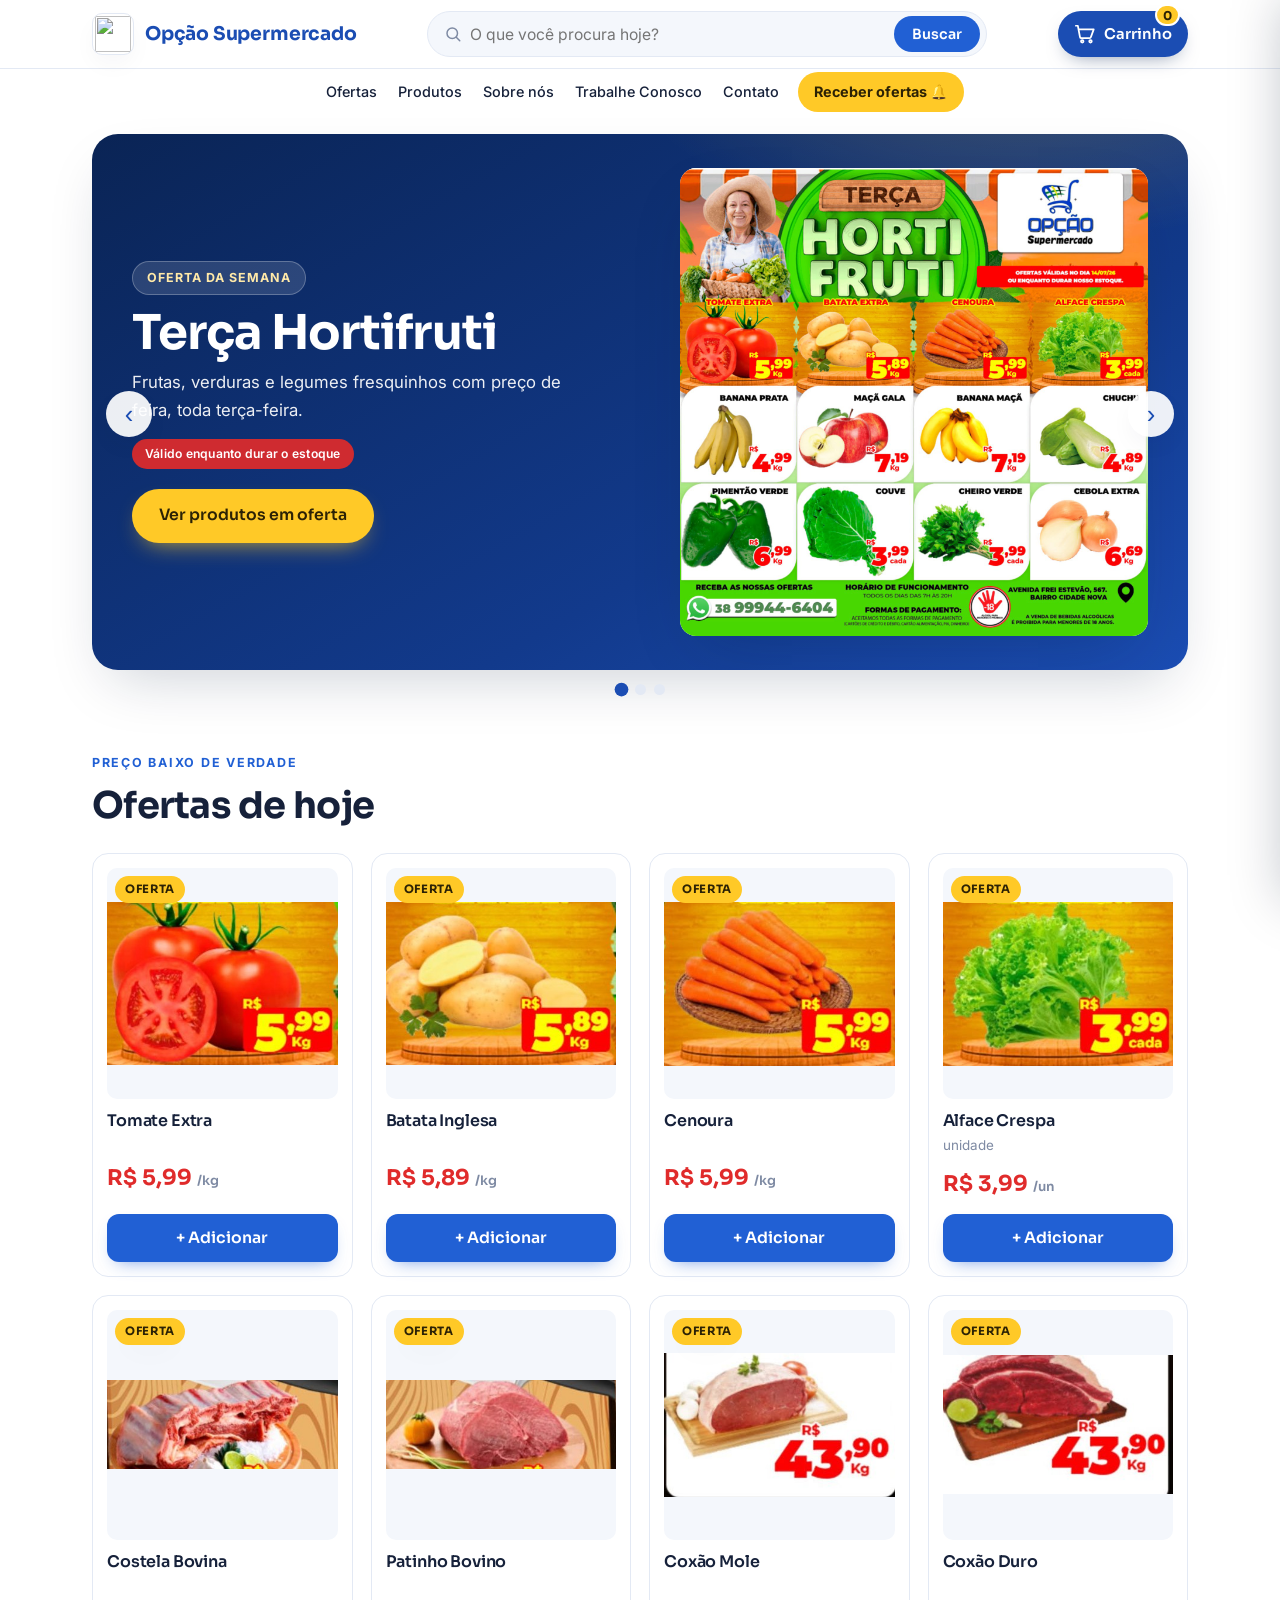
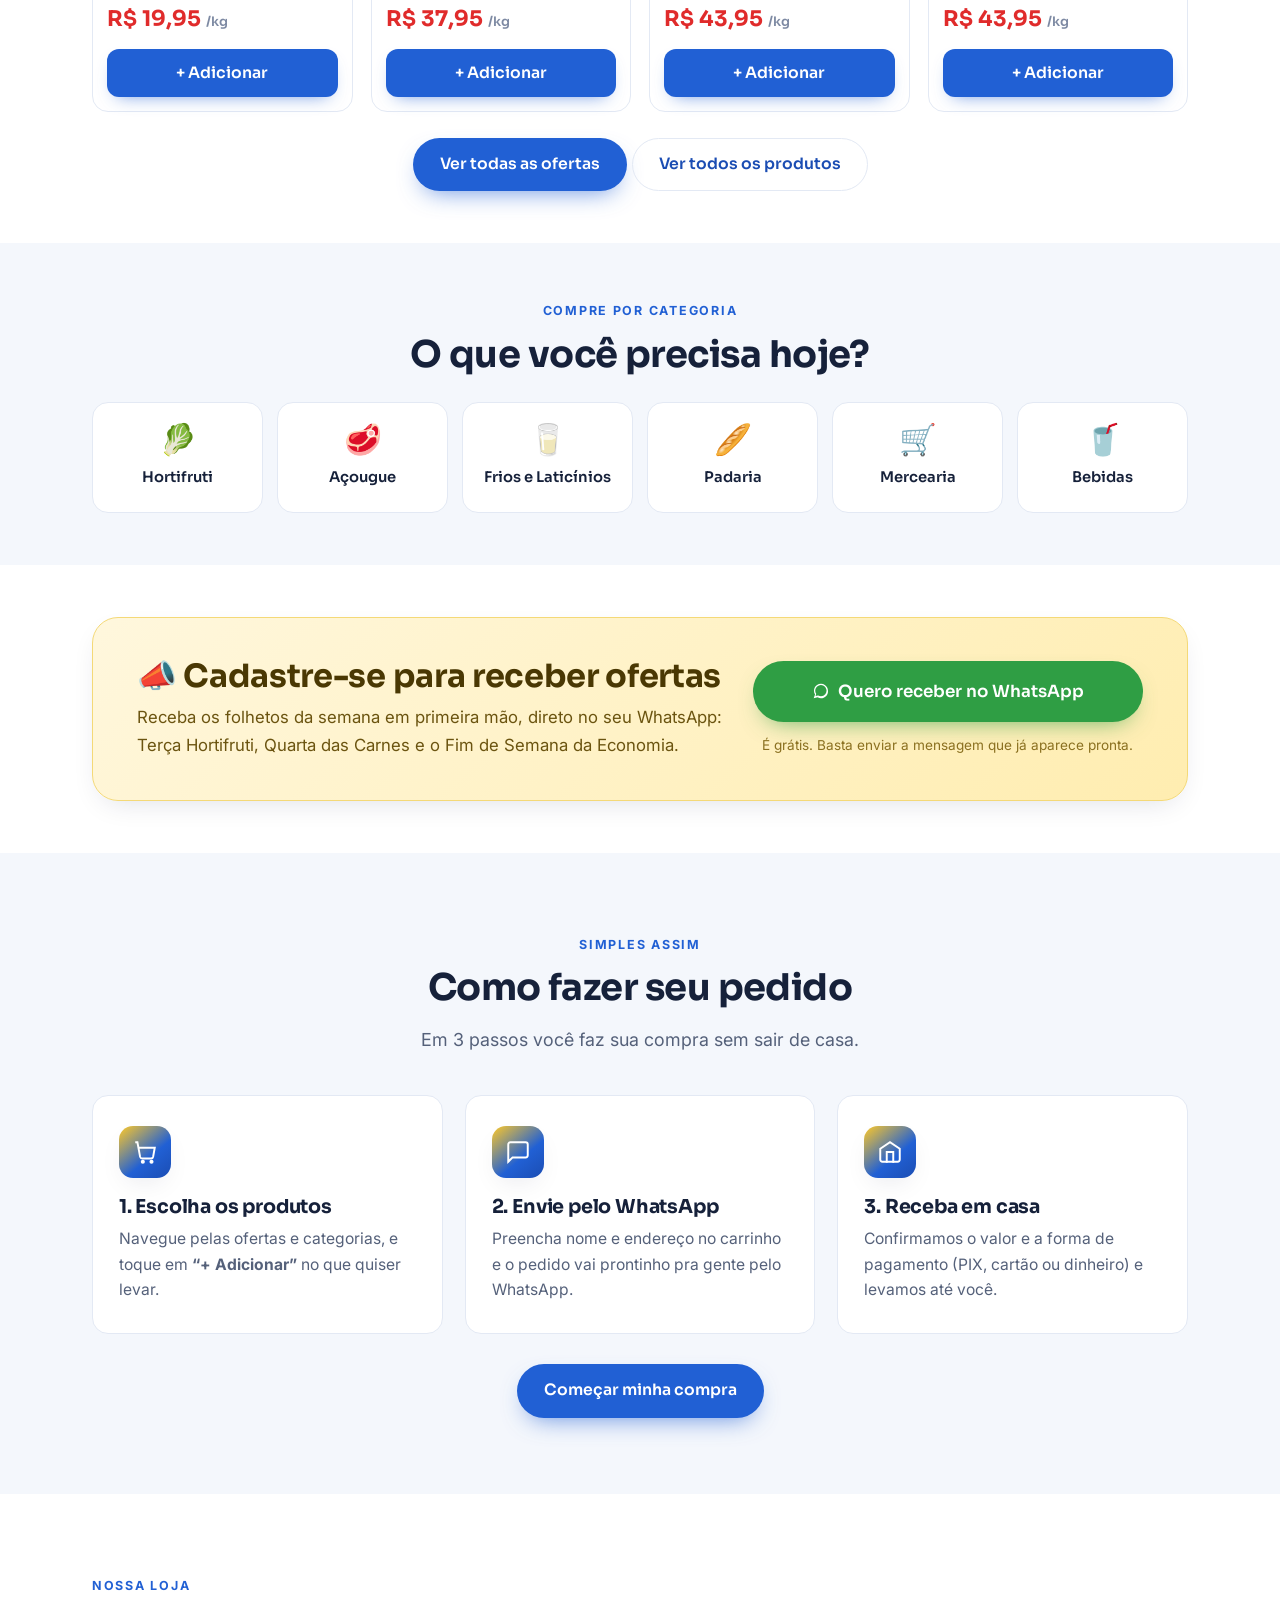
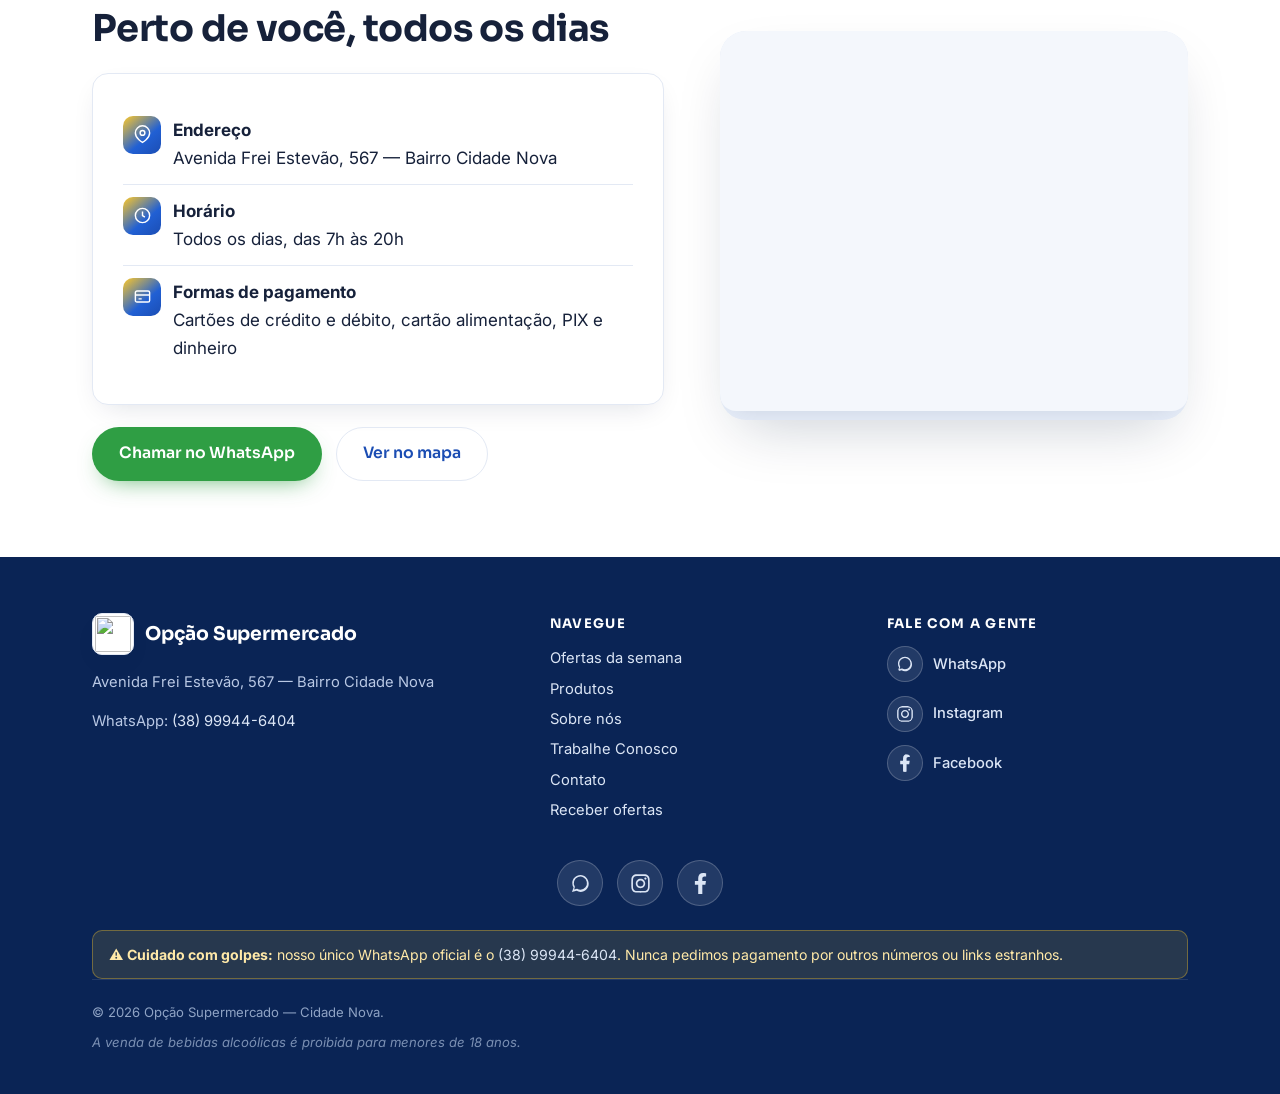
==== commit 65ce76ea: "Fora de estoque em vez de esconder produto; ícones de categoria e redes sociais; remove aba Início; " ====
--- a/index.html
+++ b/index.html
@@ -57,7 +57,6 @@
       <button class="nav-toggle" aria-label="Menu"><span></span><span></span><span></span></button>
     </div>
     <nav class="nav">
-      <a href="index.html" class="active">Início</a>
       <a href="ofertas.html">Ofertas</a>
       <a href="produtos.html">Produtos</a>
       <a href="sobre.html">Sobre nós</a>
@@ -216,10 +215,10 @@
         </div>
         <div>
           <h5>Fale com a gente</h5>
-          <ul>
-            <li><a href="#" data-config-link="whatsapp" rel="noopener" target="_blank">WhatsApp</a></li>
-            <li><a href="#" data-config-link="instagram" rel="noopener" target="_blank">Instagram</a></li>
-            <li><a href="#" data-config-link="facebook" rel="noopener" target="_blank">Facebook</a></li>
+          <ul class="footer-social">
+            <li><a class="fs-link zap" href="#" data-config-link="whatsapp" rel="noopener" target="_blank"><svg viewBox="0 0 32 32" aria-hidden="true"><path d="M16 3C9 3 3.5 8.5 3.5 15.5c0 2.4.7 4.7 1.9 6.7L3 29l7-1.8c1.9 1 4 1.6 6 1.6 7 0 12.5-5.5 12.5-12.5S23 3 16 3zm0 22.5c-1.8 0-3.5-.5-5-1.4l-.4-.2-4.2 1.1 1.1-4-.3-.4a10 10 0 1 1 8.8 4.9z"/></svg><span>WhatsApp</span></a></li>
+            <li><a class="fs-link ig" href="#" data-config-link="instagram" rel="noopener" target="_blank"><svg viewBox="0 0 448 512" aria-hidden="true"><path d="M224.1 141c-63.6 0-114.9 51.3-114.9 114.9s51.3 114.9 114.9 114.9S339 319.5 339 255.9 287.7 141 224.1 141zm0 189.6c-41.1 0-74.7-33.5-74.7-74.7s33.5-74.7 74.7-74.7 74.7 33.5 74.7 74.7-33.6 74.7-74.7 74.7zm146.4-194.3c0 14.9-12 26.8-26.8 26.8-14.9 0-26.8-12-26.8-26.8s12-26.8 26.8-26.8 26.8 12 26.8 26.8zm76.1 27.2c-1.7-35.9-9.9-67.7-36.2-93.9-26.2-26.2-58-34.4-93.9-36.2-37-2.1-147.9-2.1-184.9 0-35.8 1.7-67.6 9.9-93.9 36.1s-34.4 58-36.2 93.9c-2.1 37-2.1 147.9 0 184.9 1.7 35.9 9.9 67.7 36.2 93.9s58 34.4 93.9 36.2c37 2.1 147.9 2.1 184.9 0 35.9-1.7 67.7-9.9 93.9-36.2 26.2-26.2 34.4-58 36.2-93.9 2.1-37 2.1-147.8 0-184.8zM398.8 388c-7.8 19.6-22.9 34.7-42.6 42.6-29.5 11.7-99.5 9-132.1 9s-102.7 2.6-132.1-9c-19.6-7.8-34.7-22.9-42.6-42.6-11.7-29.5-9-99.5-9-132.1s-2.6-102.7 9-132.1c7.8-19.6 22.9-34.7 42.6-42.6 29.5-11.7 99.5-9 132.1-9s102.7-2.6 132.1 9c19.6 7.8 34.7 22.9 42.6 42.6 11.7 29.5 9 99.5 9 132.1s2.7 102.7-9 132.1z"/></svg><span>Instagram</span></a></li>
+            <li><a class="fs-link fb" href="#" data-config-link="facebook" rel="noopener" target="_blank"><svg viewBox="0 0 320 512" aria-hidden="true"><path d="M279.14 288l14.22-92.66h-88.91v-60.13c0-25.35 12.42-50.06 52.24-50.06h40.42V6.26S260.43 0 225.36 0c-73.22 0-121.08 44.38-121.08 124.72v70.62H22.89V288h81.39v224h100.17V288z"/></svg><span>Facebook</span></a></li>
           </ul>
         </div>
       </div>
--- a/assets/css/style.css
+++ b/assets/css/style.css
@@ -402,6 +402,25 @@
 .site-footer a:hover { color: #fff; text-decoration: underline; }
 .site-footer ul { list-style: none; padding: 0; margin: 0; }
 .site-footer ul li { margin: 6px 0; }
+
+/* "Fale com a gente" — links com ícone da rede social */
+.footer-social li { margin: 10px 0; }
+.fs-link {
+  display: inline-flex; align-items: center; gap: 10px;
+  color: #dbe5f5; text-decoration: none; font-weight: 500;
+}
+.fs-link span { line-height: 1; }
+.fs-link .ic-wrap, .fs-link svg { transition: transform .15s; }
+.fs-link svg {
+  width: 18px; height: 18px; fill: currentColor; flex: none;
+  padding: 8px; box-sizing: content-box; border-radius: 50%;
+  background: rgba(255,255,255,.10); border: 1px solid rgba(255,255,255,.2);
+}
+.fs-link:hover { color: #fff; text-decoration: none; }
+.fs-link:hover svg { transform: translateY(-2px); }
+.fs-link.zap:hover svg { background: #25d366; border-color: #25d366; color: #fff; }
+.fs-link.ig:hover svg  { background: #e4405f; border-color: #e4405f; color: #fff; }
+.fs-link.fb:hover svg  { background: #1877f2; border-color: #1877f2; color: #fff; }
 .site-footer .legal { border-top: 1px solid rgba(255,255,255,.1); padding-top: 22px; font-size: .82rem; color: #8fa3c4; }
 .site-footer .disclaimer { font-style: italic; margin-top: 8px; opacity: .85; }
 .site-footer .alerta-golpe {
@@ -453,6 +472,8 @@
 }
 .chip:hover { border-color: var(--accent); color: var(--brand); transform: translateY(-1px); }
 .chip.ativa { background: var(--brand); border-color: var(--brand); color: #fff; }
+.chip { display: inline-flex; align-items: center; gap: 7px; }
+.chip .chip-ic { font-size: 1.15rem; line-height: 1; }
 
 /* Atalhos grandes de categoria (página inicial) */
 .cat-atalhos { display: grid; grid-template-columns: repeat(6, 1fr); gap: 14px; }
@@ -496,6 +517,24 @@
 .preco .un { font-size: .82rem; font-weight: 600; color: var(--faint); }
 .preco-antigo { font-size: .9rem; color: var(--faint); text-decoration: line-through; }
 .produto-card .acao { margin-top: auto; }
+
+/* Produto fora de estoque — continua no site, mas sem poder comprar */
+.produto-card.indisponivel .foto { filter: grayscale(1) opacity(.55); }
+.produto-card.indisponivel .preco { color: var(--faint); }
+.produto-card .selo-esgotado {
+  position: absolute; top: 22px; left: 22px; z-index: 1;
+  background: #6b7488; color: #fff;
+  font-family: var(--display); font-weight: 700; font-size: .72rem;
+  letter-spacing: .04em; padding: 4px 10px; border-radius: 999px;
+  box-shadow: var(--shadow);
+}
+.btn-indisponivel {
+  width: 100%; display: inline-flex; align-items: center; justify-content: center;
+  min-height: 48px; border-radius: 12px;
+  background: var(--bg-soft); color: var(--muted);
+  border: 1.5px dashed var(--line);
+  font-family: var(--display); font-weight: 600; font-size: .95rem;
+}
 
 .btn-add {
   width: 100%; display: inline-flex; align-items: center; justify-content: center; gap: 8px;
